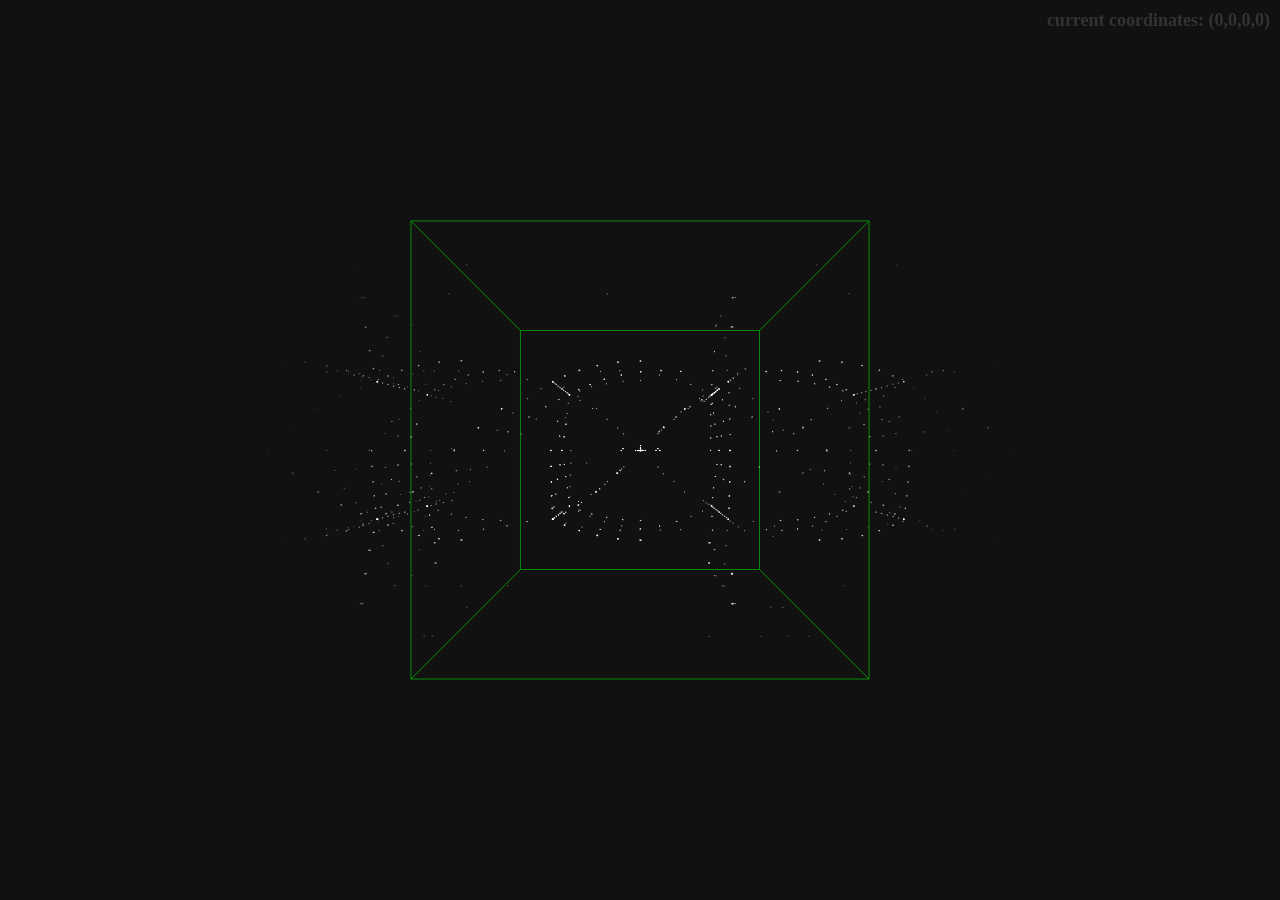
==== index.html @ 30c445ef "Update index.html" ====
<!DOCTYPE html>
<html lang="en">
<head>
<meta charset="utf-8" />
<title>.</title>
<style>
  body { margin:0; overflow:hidden; }   
  #corner-text {
    position: absolute;
    top: 10px;   /* Distance from top */
    right: 10px; /* Distance from right */
    font-size: 18px;
    font-weight: bold;
    color: #333;
  }
  canvas { display:block; background:#111; }
</style>
</head>
<body>
<div id="corner-text">.</div>
<canvas id="canvas"></canvas>
<script>

// INSTRUCTIONS:
// W to go forward in the direction you are facing.
// S to go backward in direction you are facing.
// A and D, Q and E are for two more directions, perpendicular to the camera direction.
// X and C go higher/lower in w dimension(does not currently depend on camera direction yet).

// SHIFT+W,S,A,D,Q, or E rotates the camera in 4d space.
// Current scene is a tesseract centered around (0,0,0,0)(camera spawns inside), and a pentachoron near (5,0,0,0)(you start facing the pentachoron)


const occlusion = 0 // set to 1 to enable occlusion system test
  
  
const canvas = document.getElementById("canvas");
const coordText = document.getElementById('corner-text');
const ctx = canvas.getContext("2d");


const SCALE = 100;
const FADE_DISTANCE = 4;
let angleX=0, angleY=0;

let vx=0, vy=0, vz=0, vw=0;
let v1=0, v2=0, v3=0;

function resize(){
  canvas.width = window.innerWidth;
  canvas.height = window.innerHeight;
}
resize(); window.addEventListener("resize", resize);



resize(); window.addEventListener("resize", resize);




let mouseDown=false, lastX=0, lastY=0;
canvas.addEventListener("mousedown", e=>{ mouseDown=true; lastX=e.clientX; lastY=e.clientY; });
canvas.addEventListener("mouseup", ()=>mouseDown=false);
canvas.addEventListener("mousemove", e=>{
  if(!mouseDown) return;
  angleY -= (e.clientX-lastX)*0.01;
  angleX -= (e.clientY-lastY)*0.01;
  lastX=e.clientX; lastY=e.clientY;
});


function modMinus2PiTo2Pi(angle){
  const fourPi = 4*Math.PI, twoPi = 2*Math.PI;
  if(angle>twoPi) angle -= fourPi;
  if(angle<-twoPi) angle += fourPi;
  return angle;
}

document.addEventListener("keydown", e=>{
  function dot(a,b){return a[0]*b[0]+a[1]*b[1]+a[2]*b[2]+a[3]*b[3];}
  function sub(a,b){return [a[0]-b[0],a[1]-b[1],a[2]-b[2],a[3]-b[3]];}
  function normalize(a){const n=Math.sqrt(dot(a,a)); return [a[0]/n,a[1]/n,a[2]/n,a[3]/n];}
  if(e.key==="W") v3+=0.1; if(e.key==="S") v3-=0.1; if(e.key==="A") v1+=0.1; if(e.key==="D") v1-=0.1; if(e.key==="Q") v2+=0.1; if(e.key==="Z") v2-=0.1;
  const e0=[Math.cos(v1),Math.sin(v1)*Math.cos(v2),Math.sin(v1)*Math.sin(v2)*Math.cos(v3),Math.sin(v1)*Math.sin(v2)*Math.sin(v3)];
  let seed1=Math.abs(e0[0])<0.9?[1,0,0,0]:[0,1,0,0];
  let e1=sub(seed1,e0.map(x=>dot(seed1,e0)*x)); e1=normalize(e1);
  let seed2=Math.abs(dot([0,0,1,0],e0))<0.9?[0,0,1,0]:[0,0,0,1];
  let e2=sub(seed2,e0.map(x=>dot(seed2,e0)*x)); e2=sub(e2,e1.map(x=>dot(e2,e1)*x)); e2=normalize(e2);
  if(e.key==="w"){vx+=0.01*e0[0];vy+=0.01*e0[1];vz+=0.01*e0[2];vw+=0.01*e0[3];}
  if(e.key==="s"){vx-=0.01*e0[0];vy-=0.01*e0[1];vz-=0.01*e0[2];vw-=0.01*e0[3];}
  if(e.key==="d"){vx-=0.01*e1[0];vy-=0.01*e1[1];vz-=0.01*e1[2];vw-=0.01*e1[3];}
  if(e.key==="a"){vx+=0.01*e1[0];vy+=0.01*e1[1];vz+=0.01*e1[2];vw+=0.01*e1[3];}
  if(e.key==="q"){vx-=0.01*e2[0];vy-=0.01*e2[1];vz-=0.01*e2[2];vw-=0.01*e2[3];}
  if(e.key==="z"){vx+=0.01*e2[0];vy+=0.01*e2[1];vz+=0.01*e2[2];vw+=0.01*e2[3];}
  if(e.key==="c") vw+=0.01; if(e.key==="x") vw-=0.01;
  v1 = modMinus2PiTo2Pi(v1);
  v2 = modMinus2PiTo2Pi(v2);
  v3 = modMinus2PiTo2Pi(v3);
});

  // projecting 4d to 3d
function projectAnglesAndScreen(v, alreadyRelative = false){
    let x1, x2, x3, x4;

    if(!alreadyRelative){
        x1 = v.x - vx;
        x2 = v.y - vy;
        x3 = v.z - vz;
        x4 = v.w - vw;
    } else {
        x1 = v.x;
        x2 = v.y;
        x3 = v.z;
        x4 = v.w;
    }

const x1x1 = x1 * x1;
const x2x2 = x2 * x2;
const x3x3 = x3 * x3;
const x4x4 = x4 * x4;

const r3 = Math.sqrt(x1x1 + x2x2 + x3x3);
const r  = Math.sqrt(r3 * r3 + x4x4);

const theta1 = Math.atan2(x2, x1);               // [-PI, PI]

const theta2 = Math.atan2(Math.sqrt(x1x1 + x2x2), x3);  

const theta3 = Math.atan2(r3, x4);              



  const v1p = modc(theta1 + v1);
  const v2p = modc(theta2 + v2 - (Math.PI/2));
  const v3p = modc(theta3 + v3 - (Math.PI/2));
  return {
    screen: { x: v1p, y: v2p, z: v3p},
    r4: r
  };
}





function modc(value, n=Math.PI) {
  const m = value % (2 * n);
  return m > n ? m - 2 * n : m < -n ? m + 2 * n : m;
}




  // projecting 3d to 2d
function rotate3D(v){
    const cosX = Math.cos(-angleX), sinX = Math.sin(-angleX);
    const cosY = Math.cos(-angleY), sinY = Math.sin(-angleY);

    let y = v.y * cosX - v.z * sinX;
    let z = v.y * sinX + v.z * cosX;
    v.y = y; v.z = z;

    let x = v.x * cosY + v.z * sinY;
    z = -v.x * sinY + v.z * cosY;
    v.x = x; v.z = z;

    const depth = 5; 
    const perspective = depth / (depth - v.z); 
    v.x *= perspective;
    v.y *= perspective;

    return v;
}



         




function solveLinear4x4(M, b) {
    const A = M.map((row,i) => row.concat([b[i]]));
    for (let i=0;i<4;i++){
        let maxRow=i;
        for (let k=i+1;k<4;k++) if(Math.abs(A[k][i])>Math.abs(A[maxRow][i])) maxRow=k;
        [A[i],A[maxRow]]=[A[maxRow],A[i]];
        if(Math.abs(A[i][i])<1e-8) return null; // singular
        for(let k=i+1;k<4;k++){
            const f=A[k][i]/A[i][i];
            for(let j=i;j<5;j++) A[k][j]-=f*A[i][j];
        }
    }
    const x=Array(4).fill(0);
    for(let i=3;i>=0;i--){
        x[i]=A[i][4]/A[i][i];
        for(let k=i-1;k>=0;k--) A[k][4]-=A[k][i]*x[i];
    }
    return x;
}



function RIT(p, tet) {
    const [v0, v1, v2, v3] = tet;

    const E1 = { x: v1.x - v0.x, y: v1.y - v0.y, z: v1.z - v0.z, w: v1.w - v0.w };
    const E2 = { x: v2.x - v0.x, y: v2.y - v0.y, z: v2.z - v0.z, w: v2.w - v0.w };
    const E3 = { x: v3.x - v0.x, y: v3.y - v0.y, z: v3.z - v0.z, w: v3.w - v0.w };

    const dir = { x: -p.x, y: -p.y, z: -p.z, w: -p.w };

    const M = [
        [E1.x, E2.x, E3.x, -dir.x],
        [E1.y, E2.y, E3.y, -dir.y],
        [E1.z, E2.z, E3.z, -dir.z],
        [E1.w, E2.w, E3.w, -dir.w]
    ];

    const b = [
        p.x - v0.x,
        p.y - v0.y,
        p.z - v0.z,
        p.w - v0.w
    ];

    const sol = solveLinear4x4(M, b);
    if (!sol) return { hit: false };

    const [u, v, w, t] = sol;

    if (u >= 0 && v >= 0 && w >= 0 && u + v + w <= 1 && t >= 0 && t <= 1) {
        return { hit: true };
    }
    return { hit: false };
}


     
    const tets = [];

      

    

    function generate4DTetrahedraFull() {
    const pt = (x, y, z, w) => ({ x, y, z, w });

    const verts = [];
    for (let x of [-1,1])
        for (let y of [-1,1])
            for (let z of [-1,1])
                for (let w of [-1,1])
                    verts.push(pt(x,y,z,w));


    const cells = [
        [0,1,3,2,4,5,7,6], // w = -1 cube
        [8,9,11,10,12,13,15,14], // w = +1 cube
        [0,1,5,4,8,9,13,12], // x = -1 cube
        [2,3,7,6,10,11,15,14], // x = +1 cube
        [0,2,6,4,8,10,14,12], // y = -1 cube
        [1,3,7,5,9,11,15,13], // y = +1 cube
        [0,1,3,2,8,9,11,10], // z = -1 cube
        [4,5,7,6,12,13,15,14] // z = +1 cube
    ];

    const cubeTetraIndices = [
        [0,1,3,7],
        [0,3,2,7],
        [0,2,6,7],
        [0,6,4,7],
        [0,4,5,7]
    ];

    for (let cell of cells) {
        for (let tet of cubeTetraIndices) {
            tets.push(tet.map(i => verts[cell[i]]));
        }
    }

    return tets;
}


function generate4DTetrahedra() {

  const pt = (x, y, z, w) => ({ x, y, z, w });

  const pentachoronVerts = [
    pt(5 + 1, 0, 0, -1/Math.sqrt(2)),
    pt(5 - 1, 0, 0, -1/Math.sqrt(2)),
    pt(5, 1, 0, 1/Math.sqrt(2)),
    pt(5, -1, 0, 1/Math.sqrt(2)),
    pt(5, 0, 1, 0)
  ];

  const comb4 = (arr) => {
    const result = [];
    const n = arr.length;
    for (let i = 0; i < n; i++) {
      for (let j = i+1; j < n; j++) {
        for (let k = j+1; k < n; k++) {
          for (let l = k+1; l < n; l++) {
            result.push([arr[i], arr[j], arr[k], arr[l]]);
          }
        }
      }
    }
    return result;
  };

  tets.push(...comb4(pentachoronVerts));

  return tets;
}

generate4DTetrahedra();
generate4DTetrahedraFull()


function testing(rayDir,tets) {
for (let tet of tets) {
        if (RIT(rayDir, tet).hit) {
           test = 1
            return false; }
    }
return true
}

console.log(testing({x:0,y:0,z:0,w:3},tets))


const p1 = { x:0*Math.sqrt(2), y:0, z:0, w:3}






function drawLabel3D(text, p3) {
    const rotated = rotate3D({ x: p3.x, y: p3.y, z: p3.z });

    const sx = canvas.width / 2 + rotated.x * SCALE;
    const sy = canvas.height / 2 + rotated.y * SCALE;

    if (sx < 0 || sx > canvas.width || sy < 0 || sy > canvas.height) return;

    ctx.font = "14px monospace";
    ctx.fillStyle = "rgba(255,255,255,0.9)";
    ctx.fillText(text, sx + 4, sy - 4);
}



function drawViewingBox(){
  const cx0 = canvas.width/2, cy0 = canvas.height/2;
  b1 = -Math.PI/2;
  b2 = Math.PI/2;
  const boxVerts=[
    {x:b1,y:b1,z:b1}, {x:b2,y:b1,z:b1}, {x:b2,y:b2,z:b1}, {x:b1,y:b2,z:b1},
    {x:b1,y:b1,z:b2}, {x:b2,y:b1,z:b2}, {x:b2,y:b2,z:b2}, {x:b1,y:b2,z:b2}
  ];
  const edges=[[0,1],[1,2],[2,3],[3,0],[4,5],[5,6],[6,7],[7,4],[0,4],[1,5],[2,6],[3,7]];
  ctx.strokeStyle="rgba(0,255,0,0.5)";
  ctx.lineWidth=1;
  ctx.beginPath();
  edges.forEach(([i,j])=>{
    const a = rotate3D({...boxVerts[i]});
    const b = rotate3D({...boxVerts[j]});
    ctx.moveTo(cx0 + a.x * SCALE, cy0 + a.y * SCALE);
    ctx.lineTo(cx0 + b.x * SCALE, cy0 + b.y * SCALE);
  });
  ctx.stroke();
}


function sample4D(func, t0, t1, tol = 0.01) {
    const points = [];

    function recursiveSample(tStart, tEnd) {
        const p0 = func(tStart);
        const p1 = func(tEnd);
        const tMid = (tStart + tEnd) / 2;
        const pMid = func(tMid);

        const v = p1.map((val, i) => val - p0[i]);
        const vLen2 = v.reduce((sum, val) => sum + val*val, 0);

        const pmToP0 = pMid.map((val, i) => val - p0[i]);
        const dot = pmToP0.reduce((sum, val, i) => sum + val*v[i], 0);
        const proj = v.map(val => (dot/vLen2)*val);
        const distVec = pmToP0.map((val, i) => val - proj[i]);
        const dist = Math.sqrt(distVec.reduce((sum, val) => sum + val*val, 0));

        if(dist > tol) {
            recursiveSample(tStart, tMid);
            recursiveSample(tMid, tEnd);
        } else {
            points.push(p0);
        }
    }

    recursiveSample(t0, t1);
    points.push(func(t1));
    return points;
}



function draw() {
    ctx.clearRect(0, 0, canvas.width, canvas.height);

    const width = canvas.width;
    const height = canvas.height;
    const cx0 = width / 2;
    const cy0 = height / 2;

    
function plotPoint(p4, currentTet) {
    let rx = p4.x - vx;
    let ry = p4.y - vy;
    let rz = p4.z - vz;
    let rw = p4.w - vw;

    const L = Math.hypot(rx, ry, rz, rw);
    if (L === 0) return ;

    const rayDir = {x: rx, y: ry, z: rz, w: rw};
    let test = 0
    for (let tet of tets) {
        if (tet === currentTet) continue;
        if (RIT(rayDir, tet).hit && occlusion) {
           test = 1
            return; }
    }

    const proj = projectAnglesAndScreen(p4);
    const p3 = rotate3D({ x: proj.screen.x, y: proj.screen.y, z: proj.screen.z });
    const sx = (canvas.width  >> 1) + p3.x * SCALE;
    const sy = (canvas.height >> 1) + p3.y * SCALE;

    if (sx < 0 || sx >= canvas.width || sy < 0 || sy >= canvas.height) return;

    const fade = Math.max(0, 1 - Math.hypot(p3.x, p3.y, p3.z) / FADE_DISTANCE);
    ctx.fillStyle = `rgba(255,255,255,${fade})`;
    ctx.fillRect(sx, sy, 1, 1);
}






    tets.forEach(tetcell => {
            const verts = tetcell;
            const edges = [
                [verts[0], verts[1]],
                [verts[0], verts[2]],
                [verts[0], verts[3]],
                [verts[1], verts[2]],
                [verts[1], verts[3]],
                [verts[2], verts[3]]
            ];

            edges.forEach(([vStart, vEnd]) => {
                const steps = 20/Math.hypot(vStart.x+vEnd.x,vStart.y+vEnd.y,vStart.z+vEnd.z,vStart.w+vEnd.w)
                for (let i = 0; i <= steps; i++) {
                    const t = 0.1*i;
                    const point = {
            x: vStart.x * (1 - t) + vEnd.x * t + (Math.random() - 0.5) * 0.01,
            y: vStart.y * (1 - t) + vEnd.y * t + (Math.random() - 0.5) * 0.01,
            z: vStart.z * (1 - t) + vEnd.z * t + (Math.random() - 0.5) * 0.01,
            w: vStart.w * (1 - t) + vEnd.w * t + (Math.random() - 0.5) * 0.01
        
                    };
                    plotPoint(point,tetcell);
                }
            });
        
});






   // drawLabel3D("Down", { x: 0, y: 2, z: 0 });
  //  drawLabel3D("Up", { x: 0, y: -2, z: 0 });
    coordText.textContent = "current coordinates: ("+vx+","+vy+","+vz+","+vw+")";
    drawViewingBox();
    requestAnimationFrame(draw);
}




draw();

</script>
</body>
</html>
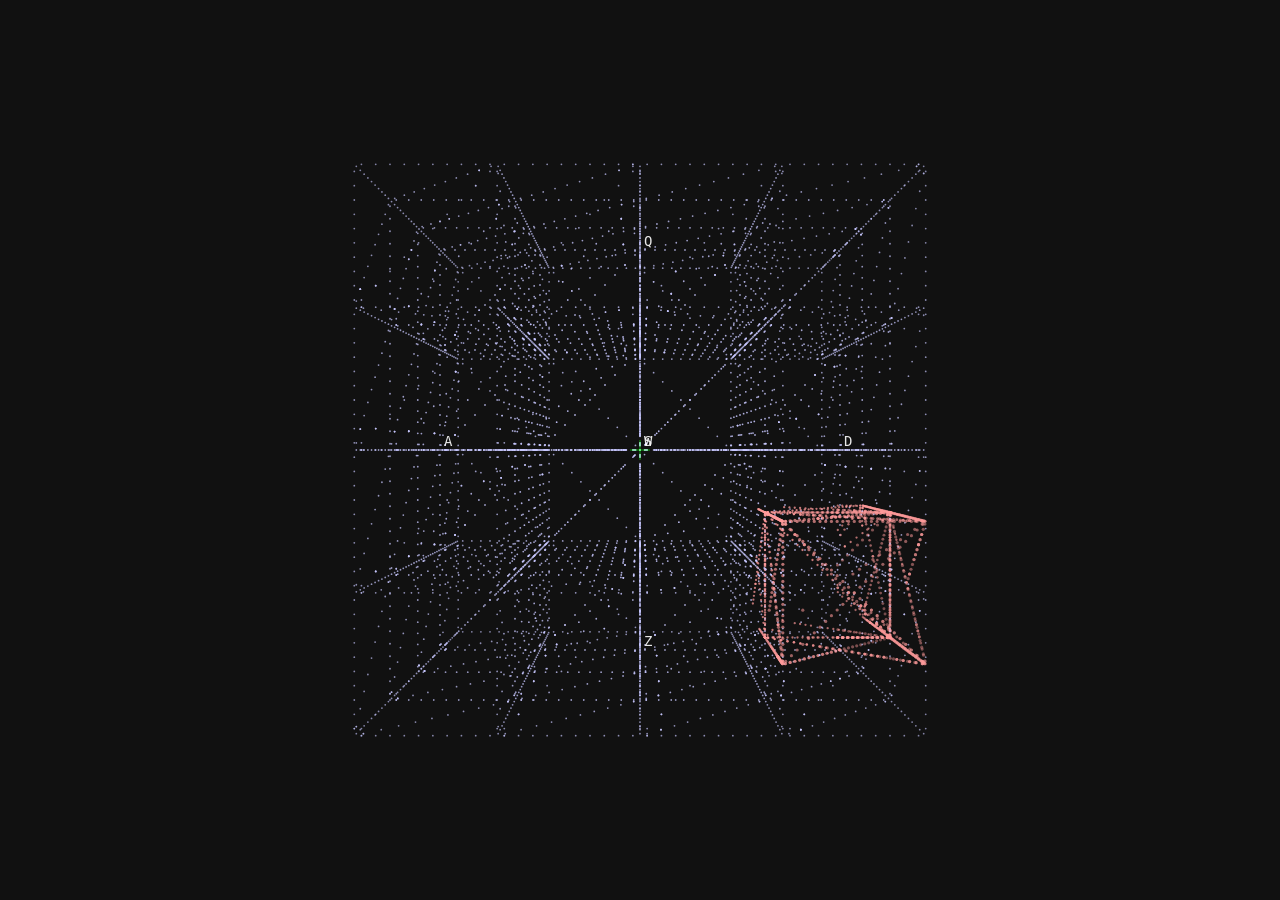
==== commit 8359942a: "Update and rename 4dproject.html to index.html" ====
--- a/index.html
+++ b/index.html
@@ -1,503 +1,128 @@
-<!DOCTYPE html>
-<html lang="en">
-<head>
-<meta charset="utf-8" />
-<title>.</title>
-<style>
-  body { margin:0; overflow:hidden; }   
-  #corner-text {
-    position: absolute;
-    top: 10px;   /* Distance from top */
-    right: 10px; /* Distance from right */
-    font-size: 18px;
-    font-weight: bold;
-    color: #333;
-  }
-  canvas { display:block; background:#111; }
-</style>
-</head>
-<body>
-<div id="corner-text">.</div>
-<canvas id="canvas"></canvas>
-<script>
-
-// INSTRUCTIONS:
-// W to go forward in the direction you are facing.
-// S to go backward in direction you are facing.
-// A and D, Q and E are for two more directions, perpendicular to the camera direction.
-// X and C go higher/lower in w dimension(does not currently depend on camera direction yet).
-
-// SHIFT+W,S,A,D,Q, or E rotates the camera in 4d space.
-// Current scene is a tesseract centered around (0,0,0,0)(camera spawns inside), and a pentachoron near (5,0,0,0)(you start facing the pentachoron)
-
-
-const occlusion = 0 // set to 1 to enable occlusion system test
-  
-  
-const canvas = document.getElementById("canvas");
-const coordText = document.getElementById('corner-text');
-const ctx = canvas.getContext("2d");
-
-
-const SCALE = 100;
-const FADE_DISTANCE = 4;
-let angleX=0, angleY=0;
-
-let vx=0, vy=0, vz=0, vw=0;
-let v1=0, v2=0, v3=0;
-
-function resize(){
-  canvas.width = window.innerWidth;
-  canvas.height = window.innerHeight;
-}
-resize(); window.addEventListener("resize", resize);
-
-
-
-resize(); window.addEventListener("resize", resize);
-
-
-
-
-let mouseDown=false, lastX=0, lastY=0;
-canvas.addEventListener("mousedown", e=>{ mouseDown=true; lastX=e.clientX; lastY=e.clientY; });
-canvas.addEventListener("mouseup", ()=>mouseDown=false);
-canvas.addEventListener("mousemove", e=>{
-  if(!mouseDown) return;
-  angleY -= (e.clientX-lastX)*0.01;
-  angleX -= (e.clientY-lastY)*0.01;
-  lastX=e.clientX; lastY=e.clientY;
-});
-
-
-function modMinus2PiTo2Pi(angle){
-  const fourPi = 4*Math.PI, twoPi = 2*Math.PI;
-  if(angle>twoPi) angle -= fourPi;
-  if(angle<-twoPi) angle += fourPi;
-  return angle;
-}
-
-document.addEventListener("keydown", e=>{
-  function dot(a,b){return a[0]*b[0]+a[1]*b[1]+a[2]*b[2]+a[3]*b[3];}
-  function sub(a,b){return [a[0]-b[0],a[1]-b[1],a[2]-b[2],a[3]-b[3]];}
-  function normalize(a){const n=Math.sqrt(dot(a,a)); return [a[0]/n,a[1]/n,a[2]/n,a[3]/n];}
-  if(e.key==="W") v3+=0.1; if(e.key==="S") v3-=0.1; if(e.key==="A") v1+=0.1; if(e.key==="D") v1-=0.1; if(e.key==="Q") v2+=0.1; if(e.key==="Z") v2-=0.1;
-  const e0=[Math.cos(v1),Math.sin(v1)*Math.cos(v2),Math.sin(v1)*Math.sin(v2)*Math.cos(v3),Math.sin(v1)*Math.sin(v2)*Math.sin(v3)];
-  let seed1=Math.abs(e0[0])<0.9?[1,0,0,0]:[0,1,0,0];
-  let e1=sub(seed1,e0.map(x=>dot(seed1,e0)*x)); e1=normalize(e1);
-  let seed2=Math.abs(dot([0,0,1,0],e0))<0.9?[0,0,1,0]:[0,0,0,1];
-  let e2=sub(seed2,e0.map(x=>dot(seed2,e0)*x)); e2=sub(e2,e1.map(x=>dot(e2,e1)*x)); e2=normalize(e2);
-  if(e.key==="w"){vx+=0.01*e0[0];vy+=0.01*e0[1];vz+=0.01*e0[2];vw+=0.01*e0[3];}
-  if(e.key==="s"){vx-=0.01*e0[0];vy-=0.01*e0[1];vz-=0.01*e0[2];vw-=0.01*e0[3];}
-  if(e.key==="d"){vx-=0.01*e1[0];vy-=0.01*e1[1];vz-=0.01*e1[2];vw-=0.01*e1[3];}
-  if(e.key==="a"){vx+=0.01*e1[0];vy+=0.01*e1[1];vz+=0.01*e1[2];vw+=0.01*e1[3];}
-  if(e.key==="q"){vx-=0.01*e2[0];vy-=0.01*e2[1];vz-=0.01*e2[2];vw-=0.01*e2[3];}
-  if(e.key==="z"){vx+=0.01*e2[0];vy+=0.01*e2[1];vz+=0.01*e2[2];vw+=0.01*e2[3];}
-  if(e.key==="c") vw+=0.01; if(e.key==="x") vw-=0.01;
-  v1 = modMinus2PiTo2Pi(v1);
-  v2 = modMinus2PiTo2Pi(v2);
-  v3 = modMinus2PiTo2Pi(v3);
-});
-
-  // projecting 4d to 3d
-function projectAnglesAndScreen(v, alreadyRelative = false){
-    let x1, x2, x3, x4;
-
-    if(!alreadyRelative){
-        x1 = v.x - vx;
-        x2 = v.y - vy;
-        x3 = v.z - vz;
-        x4 = v.w - vw;
-    } else {
-        x1 = v.x;
-        x2 = v.y;
-        x3 = v.z;
-        x4 = v.w;
-    }
-
-const x1x1 = x1 * x1;
-const x2x2 = x2 * x2;
-const x3x3 = x3 * x3;
-const x4x4 = x4 * x4;
-
-const r3 = Math.sqrt(x1x1 + x2x2 + x3x3);
-const r  = Math.sqrt(r3 * r3 + x4x4);
-
-const theta1 = Math.atan2(x2, x1);               // [-PI, PI]
-
-const theta2 = Math.atan2(Math.sqrt(x1x1 + x2x2), x3);  
-
-const theta3 = Math.atan2(r3, x4);              
-
-
-
-  const v1p = modc(theta1 + v1);
-  const v2p = modc(theta2 + v2 - (Math.PI/2));
-  const v3p = modc(theta3 + v3 - (Math.PI/2));
-  return {
-    screen: { x: v1p, y: v2p, z: v3p},
-    r4: r
-  };
-}
-
-
-
-
-
-function modc(value, n=Math.PI) {
-  const m = value % (2 * n);
-  return m > n ? m - 2 * n : m < -n ? m + 2 * n : m;
-}
-
-
-
-
-  // projecting 3d to 2d
-function rotate3D(v){
-    const cosX = Math.cos(-angleX), sinX = Math.sin(-angleX);
-    const cosY = Math.cos(-angleY), sinY = Math.sin(-angleY);
-
-    let y = v.y * cosX - v.z * sinX;
-    let z = v.y * sinX + v.z * cosX;
-    v.y = y; v.z = z;
-
-    let x = v.x * cosY + v.z * sinY;
-    z = -v.x * sinY + v.z * cosY;
-    v.x = x; v.z = z;
-
-    const depth = 5; 
-    const perspective = depth / (depth - v.z); 
-    v.x *= perspective;
-    v.y *= perspective;
-
-    return v;
-}
-
-
-
-         
-
-
-
-
-function solveLinear4x4(M, b) {
-    const A = M.map((row,i) => row.concat([b[i]]));
-    for (let i=0;i<4;i++){
-        let maxRow=i;
-        for (let k=i+1;k<4;k++) if(Math.abs(A[k][i])>Math.abs(A[maxRow][i])) maxRow=k;
-        [A[i],A[maxRow]]=[A[maxRow],A[i]];
-        if(Math.abs(A[i][i])<1e-8) return null; // singular
-        for(let k=i+1;k<4;k++){
-            const f=A[k][i]/A[i][i];
-            for(let j=i;j<5;j++) A[k][j]-=f*A[i][j];
-        }
-    }
-    const x=Array(4).fill(0);
-    for(let i=3;i>=0;i--){
-        x[i]=A[i][4]/A[i][i];
-        for(let k=i-1;k>=0;k--) A[k][4]-=A[k][i]*x[i];
-    }
-    return x;
-}
-
-
-
-function RIT(p, tet) {
-    const [v0, v1, v2, v3] = tet;
-
-    const E1 = { x: v1.x - v0.x, y: v1.y - v0.y, z: v1.z - v0.z, w: v1.w - v0.w };
-    const E2 = { x: v2.x - v0.x, y: v2.y - v0.y, z: v2.z - v0.z, w: v2.w - v0.w };
-    const E3 = { x: v3.x - v0.x, y: v3.y - v0.y, z: v3.z - v0.z, w: v3.w - v0.w };
-
-    const dir = { x: -p.x, y: -p.y, z: -p.z, w: -p.w };
-
-    const M = [
-        [E1.x, E2.x, E3.x, -dir.x],
-        [E1.y, E2.y, E3.y, -dir.y],
-        [E1.z, E2.z, E3.z, -dir.z],
-        [E1.w, E2.w, E3.w, -dir.w]
-    ];
-
-    const b = [
-        p.x - v0.x,
-        p.y - v0.y,
-        p.z - v0.z,
-        p.w - v0.w
-    ];
-
-    const sol = solveLinear4x4(M, b);
-    if (!sol) return { hit: false };
-
-    const [u, v, w, t] = sol;
-
-    if (u >= 0 && v >= 0 && w >= 0 && u + v + w <= 1 && t >= 0 && t <= 1) {
-        return { hit: true };
-    }
-    return { hit: false };
-}
-
-
-     
-    const tets = [];
-
-      
-
-    
-
-    function generate4DTetrahedraFull() {
-    const pt = (x, y, z, w) => ({ x, y, z, w });
-
-    const verts = [];
-    for (let x of [-1,1])
-        for (let y of [-1,1])
-            for (let z of [-1,1])
-                for (let w of [-1,1])
-                    verts.push(pt(x,y,z,w));
-
-
-    const cells = [
-        [0,1,3,2,4,5,7,6], // w = -1 cube
-        [8,9,11,10,12,13,15,14], // w = +1 cube
-        [0,1,5,4,8,9,13,12], // x = -1 cube
-        [2,3,7,6,10,11,15,14], // x = +1 cube
-        [0,2,6,4,8,10,14,12], // y = -1 cube
-        [1,3,7,5,9,11,15,13], // y = +1 cube
-        [0,1,3,2,8,9,11,10], // z = -1 cube
-        [4,5,7,6,12,13,15,14] // z = +1 cube
-    ];
-
-    const cubeTetraIndices = [
-        [0,1,3,7],
-        [0,3,2,7],
-        [0,2,6,7],
-        [0,6,4,7],
-        [0,4,5,7]
-    ];
-
-    for (let cell of cells) {
-        for (let tet of cubeTetraIndices) {
-            tets.push(tet.map(i => verts[cell[i]]));
-        }
-    }
-
-    return tets;
-}
-
-
-function generate4DTetrahedra() {
-
-  const pt = (x, y, z, w) => ({ x, y, z, w });
-
-  const pentachoronVerts = [
-    pt(5 + 1, 0, 0, -1/Math.sqrt(2)),
-    pt(5 - 1, 0, 0, -1/Math.sqrt(2)),
-    pt(5, 1, 0, 1/Math.sqrt(2)),
-    pt(5, -1, 0, 1/Math.sqrt(2)),
-    pt(5, 0, 1, 0)
-  ];
-
-  const comb4 = (arr) => {
-    const result = [];
-    const n = arr.length;
-    for (let i = 0; i < n; i++) {
-      for (let j = i+1; j < n; j++) {
-        for (let k = j+1; k < n; k++) {
-          for (let l = k+1; l < n; l++) {
-            result.push([arr[i], arr[j], arr[k], arr[l]]);
-          }
-        }
-      }
-    }
-    return result;
-  };
-
-  tets.push(...comb4(pentachoronVerts));
-
-  return tets;
-}
-
-generate4DTetrahedra();
-generate4DTetrahedraFull()
-
-
-function testing(rayDir,tets) {
-for (let tet of tets) {
-        if (RIT(rayDir, tet).hit) {
-           test = 1
-            return false; }
-    }
-return true
-}
-
-console.log(testing({x:0,y:0,z:0,w:3},tets))
-
-
-const p1 = { x:0*Math.sqrt(2), y:0, z:0, w:3}
-
-
-
-
-
-
-function drawLabel3D(text, p3) {
-    const rotated = rotate3D({ x: p3.x, y: p3.y, z: p3.z });
-
-    const sx = canvas.width / 2 + rotated.x * SCALE;
-    const sy = canvas.height / 2 + rotated.y * SCALE;
-
-    if (sx < 0 || sx > canvas.width || sy < 0 || sy > canvas.height) return;
-
-    ctx.font = "14px monospace";
-    ctx.fillStyle = "rgba(255,255,255,0.9)";
-    ctx.fillText(text, sx + 4, sy - 4);
-}
-
-
-
-function drawViewingBox(){
-  const cx0 = canvas.width/2, cy0 = canvas.height/2;
-  b1 = -Math.PI/2;
-  b2 = Math.PI/2;
-  const boxVerts=[
-    {x:b1,y:b1,z:b1}, {x:b2,y:b1,z:b1}, {x:b2,y:b2,z:b1}, {x:b1,y:b2,z:b1},
-    {x:b1,y:b1,z:b2}, {x:b2,y:b1,z:b2}, {x:b2,y:b2,z:b2}, {x:b1,y:b2,z:b2}
-  ];
-  const edges=[[0,1],[1,2],[2,3],[3,0],[4,5],[5,6],[6,7],[7,4],[0,4],[1,5],[2,6],[3,7]];
-  ctx.strokeStyle="rgba(0,255,0,0.5)";
-  ctx.lineWidth=1;
-  ctx.beginPath();
-  edges.forEach(([i,j])=>{
-    const a = rotate3D({...boxVerts[i]});
-    const b = rotate3D({...boxVerts[j]});
-    ctx.moveTo(cx0 + a.x * SCALE, cy0 + a.y * SCALE);
-    ctx.lineTo(cx0 + b.x * SCALE, cy0 + b.y * SCALE);
-  });
-  ctx.stroke();
-}
-
-
-function sample4D(func, t0, t1, tol = 0.01) {
-    const points = [];
-
-    function recursiveSample(tStart, tEnd) {
-        const p0 = func(tStart);
-        const p1 = func(tEnd);
-        const tMid = (tStart + tEnd) / 2;
-        const pMid = func(tMid);
-
-        const v = p1.map((val, i) => val - p0[i]);
-        const vLen2 = v.reduce((sum, val) => sum + val*val, 0);
-
-        const pmToP0 = pMid.map((val, i) => val - p0[i]);
-        const dot = pmToP0.reduce((sum, val, i) => sum + val*v[i], 0);
-        const proj = v.map(val => (dot/vLen2)*val);
-        const distVec = pmToP0.map((val, i) => val - proj[i]);
-        const dist = Math.sqrt(distVec.reduce((sum, val) => sum + val*val, 0));
-
-        if(dist > tol) {
-            recursiveSample(tStart, tMid);
-            recursiveSample(tMid, tEnd);
-        } else {
-            points.push(p0);
-        }
-    }
-
-    recursiveSample(t0, t1);
-    points.push(func(t1));
-    return points;
-}
-
-
-
-function draw() {
-    ctx.clearRect(0, 0, canvas.width, canvas.height);
-
-    const width = canvas.width;
-    const height = canvas.height;
-    const cx0 = width / 2;
-    const cy0 = height / 2;
-
-    
-function plotPoint(p4, currentTet) {
-    let rx = p4.x - vx;
-    let ry = p4.y - vy;
-    let rz = p4.z - vz;
-    let rw = p4.w - vw;
-
-    const L = Math.hypot(rx, ry, rz, rw);
-    if (L === 0) return ;
-
-    const rayDir = {x: rx, y: ry, z: rz, w: rw};
-    let test = 0
-    for (let tet of tets) {
-        if (tet === currentTet) continue;
-        if (RIT(rayDir, tet).hit && occlusion) {
-           test = 1
-            return; }
-    }
-
-    const proj = projectAnglesAndScreen(p4);
-    const p3 = rotate3D({ x: proj.screen.x, y: proj.screen.y, z: proj.screen.z });
-    const sx = (canvas.width  >> 1) + p3.x * SCALE;
-    const sy = (canvas.height >> 1) + p3.y * SCALE;
-
-    if (sx < 0 || sx >= canvas.width || sy < 0 || sy >= canvas.height) return;
-
-    const fade = Math.max(0, 1 - Math.hypot(p3.x, p3.y, p3.z) / FADE_DISTANCE);
-    ctx.fillStyle = `rgba(255,255,255,${fade})`;
-    ctx.fillRect(sx, sy, 1, 1);
-}
-
-
-
-
-
-
-    tets.forEach(tetcell => {
-            const verts = tetcell;
-            const edges = [
-                [verts[0], verts[1]],
-                [verts[0], verts[2]],
-                [verts[0], verts[3]],
-                [verts[1], verts[2]],
-                [verts[1], verts[3]],
-                [verts[2], verts[3]]
-            ];
-
-            edges.forEach(([vStart, vEnd]) => {
-                const steps = 20/Math.hypot(vStart.x+vEnd.x,vStart.y+vEnd.y,vStart.z+vEnd.z,vStart.w+vEnd.w)
-                for (let i = 0; i <= steps; i++) {
-                    const t = 0.1*i;
-                    const point = {
-            x: vStart.x * (1 - t) + vEnd.x * t + (Math.random() - 0.5) * 0.01,
-            y: vStart.y * (1 - t) + vEnd.y * t + (Math.random() - 0.5) * 0.01,
-            z: vStart.z * (1 - t) + vEnd.z * t + (Math.random() - 0.5) * 0.01,
-            w: vStart.w * (1 - t) + vEnd.w * t + (Math.random() - 0.5) * 0.01
-        
-                    };
-                    plotPoint(point,tetcell);
-                }
-            });
-        
-});
-
-
-
-
-
-
-   // drawLabel3D("Down", { x: 0, y: 2, z: 0 });
-  //  drawLabel3D("Up", { x: 0, y: -2, z: 0 });
-    coordText.textContent = "current coordinates: ("+vx+","+vy+","+vz+","+vw+")";
-    drawViewingBox();
-    requestAnimationFrame(draw);
-}
-
-
-
-
-draw();
-
-</script>
-</body>
-</html>
+<!DOCTYPE html>
+<!DOCTYPE html>
+<html lang="en">
+<head>
+<meta charset="utf-8" />
+<title>Freaky Simulator — coherent angular occlusion</title>
+<style>
+  body { margin:0; overflow:hidden; }
+  canvas { display:block; background:#111; }
+</style>
+</head>
+<body>
+<canvas id="canvas"></canvas>
+<script src="4drender.js"></script>
+<script>
+
+//import { draw } from './4drender.js';
+
+
+const canvas = document.getElementById("canvas");
+const ctx = canvas.getContext("2d");
+
+
+function resize(){
+  canvas.width = window.innerWidth;
+  canvas.height = window.innerHeight;
+}
+
+
+
+resize(); window.addEventListener("resize", resize);
+
+
+
+
+
+
+
+
+let sceneObj = [];
+
+
+async function loadLevel(level) { 
+  try {
+    const response = await fetch('lvl' + level + '.json');
+    const data = await response.json();
+    sceneObj = data; 
+    return data; 
+  } catch (error) {
+    console.error(error);
+  }
+}
+
+
+
+
+
+let mouseDown=false, lastX=0, lastY=0;
+canvas.addEventListener("mousedown", e => {
+    mouseDown = true;
+    lastX = e.clientX;
+    lastY = e.clientY;
+});
+canvas.addEventListener("mouseup", () => mouseDown = false);
+canvas.addEventListener("mousemove", e => {
+    if (!mouseDown) return;
+
+    velocityY = (e.clientX - lastX) * 0.01;
+    velocityX = (e.clientY - lastY) * 0.01;
+
+    lastX = e.clientX;
+    lastY = e.clientY;
+});
+
+
+
+document.addEventListener("keydown", e=>{
+  if(e.key==="w") vz-=0.02;
+  if(e.key==="s") vz+=0.02;
+  if(e.key==="d") vx+=0.02;
+  if(e.key==="a") vx-=0.02;
+  if(e.key==="z") vy+=0.02;
+  if(e.key==="q") vy-=0.02;
+  if(e.key==="W") vz-=0.05;
+  if(e.key==="S") vz+=0.05;
+  if(e.key==="D") vx+=0.05;
+  if(e.key==="A") vx-=0.05;
+  if(e.key==="Z") vy+=0.05;
+  if(e.key==="Q") vy-=0.05;
+  if(e.key===" ") vw+=0.05; 
+  if(e.code==="ControlLeft") vw-=0.05;
+
+});
+window.addEventListener('wheel', (e) => {
+    zoomdepth -= e.deltaY * 0.001; // adjust zoom speed as needed
+    zoomdepth = Math.max(0.5, zoomdepth); 
+    zoomdepth = Math.min(3, zoomdepth); 
+
+});
+
+
+
+
+///function renderScene(objects) {
+
+//}
+
+     
+
+
+async function run() {
+  await loadLevel(1); // load level 1
+    draw(sceneObj.tets, ctx);
+    angleY += velocityY;
+    angleX += velocityX;
+    angleX = Math.max(-Math.PI * 0.47, Math.min(Math.PI * 0.47, angleX));
+    velocityX *= 0.8;
+    velocityY *= 0.8;
+    requestAnimationFrame(run);
+  
+  }
+
+run();
+
+
+</script>
+</body>
+</html>
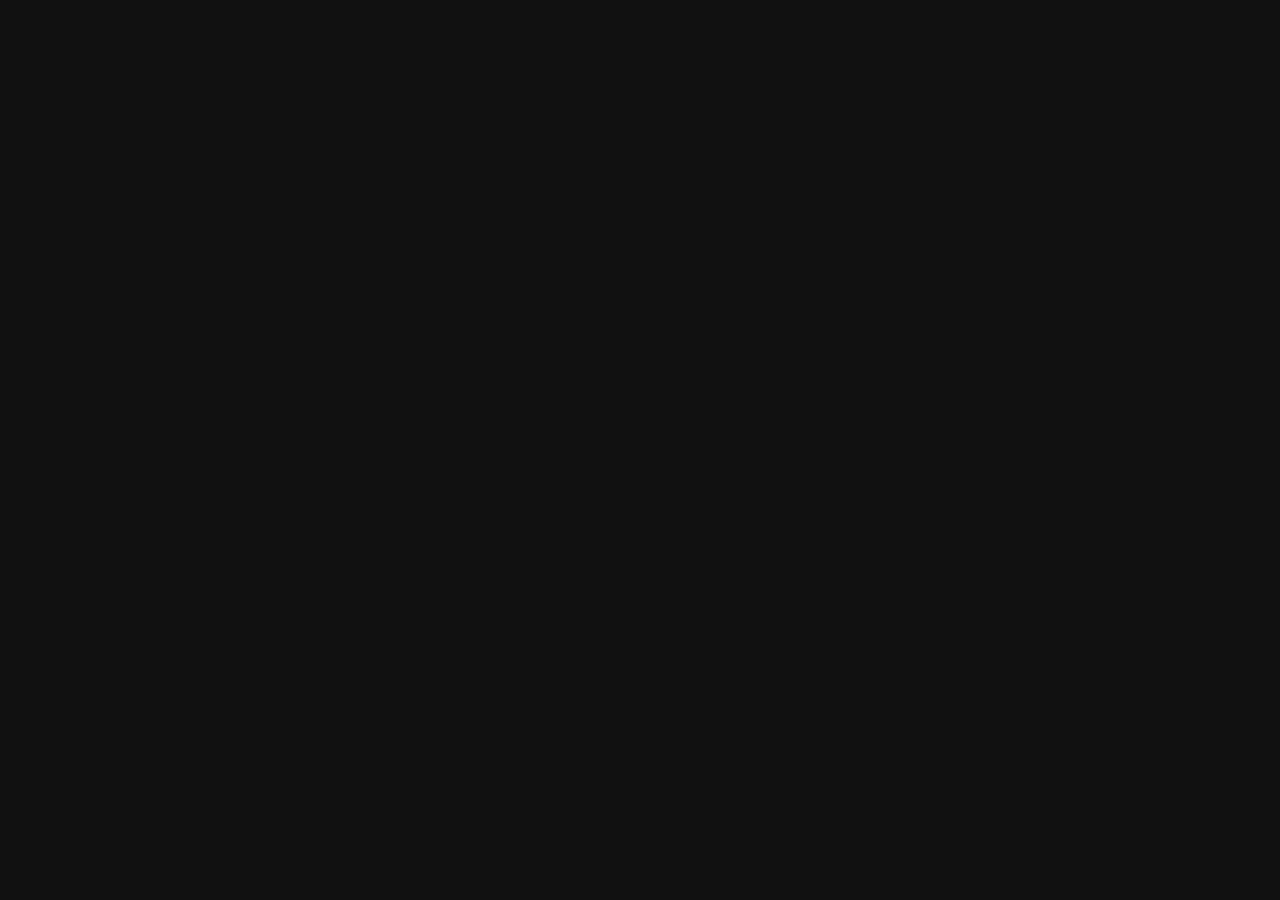
==== commit 39ee1073: "Update index.html" ====
--- a/index.html
+++ b/index.html
@@ -11,7 +11,7 @@
 </head>
 <body>
 <canvas id="canvas"></canvas>
-<script src="4drender.js"></script>
+<script src="4dproject.js"></script>
 <script>
 
 //import { draw } from './4drender.js';
@@ -126,3 +126,4 @@
 </script>
 </body>
 </html>
+
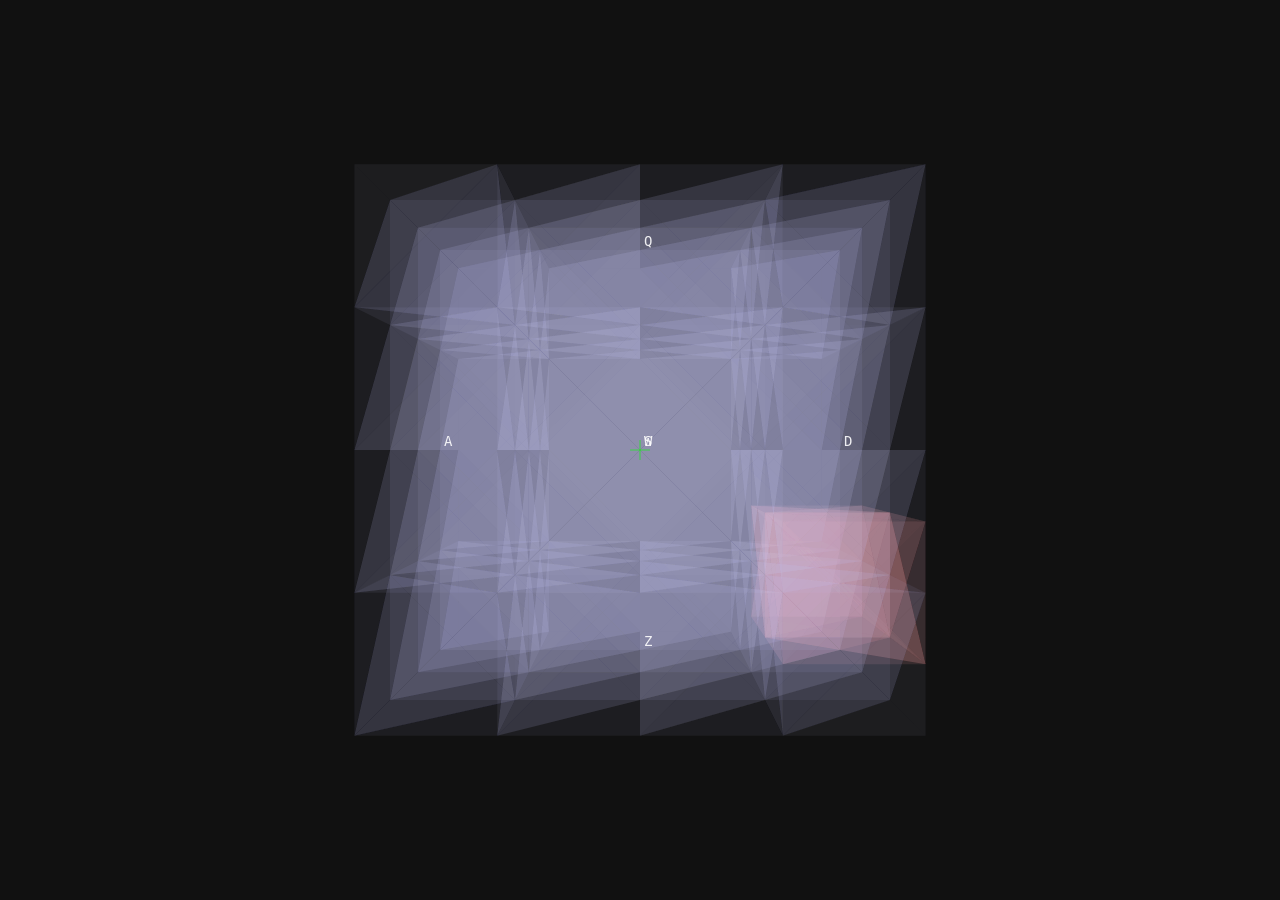
==== commit ee9afe90: "Update index.html" ====
--- a/index.html
+++ b/index.html
@@ -11,7 +11,7 @@
 </head>
 <body>
 <canvas id="canvas"></canvas>
-<script src="4dproject.js"></script>
+<script src="4drender.js"></script>
 <script>
 
 //import { draw } from './4drender.js';
@@ -52,45 +52,112 @@
 }
 
 
-
-
-
-let mouseDown=false, lastX=0, lastY=0;
-canvas.addEventListener("mousedown", e => {
-    mouseDown = true;
-    lastX = e.clientX;
-    lastY = e.clientY;
-});
-canvas.addEventListener("mouseup", () => mouseDown = false);
-canvas.addEventListener("mousemove", e => {
-    if (!mouseDown) return;
-
-    velocityY = (e.clientX - lastX) * 0.01;
-    velocityX = (e.clientY - lastY) * 0.01;
-
-    lastX = e.clientX;
-    lastY = e.clientY;
+canvas.addEventListener("click", () => {
+  canvas.requestPointerLock();
 });
 
 
 
-document.addEventListener("keydown", e=>{
-  if(e.key==="w") vz-=0.02;
-  if(e.key==="s") vz+=0.02;
-  if(e.key==="d") vx+=0.02;
-  if(e.key==="a") vx-=0.02;
-  if(e.key==="z") vy+=0.02;
-  if(e.key==="q") vy-=0.02;
-  if(e.key==="W") vz-=0.05;
-  if(e.key==="S") vz+=0.05;
-  if(e.key==="D") vx+=0.05;
-  if(e.key==="A") vx-=0.05;
-  if(e.key==="Z") vy+=0.05;
-  if(e.key==="Q") vy-=0.05;
-  if(e.key===" ") vw+=0.05; 
-  if(e.code==="ControlLeft") vw-=0.05;
 
+canvas.addEventListener("mousemove", e => {
+ //   if (!mouseDown) return;
+    if (!document.pointerLockElement) return;
+    angleY += e.movementX*0.005;
+    angleX += e.movementY*0.005;
 });
+
+
+document.addEventListener("keydown", e => {
+  // Calculate camera direction vectors from angles
+  const forward = {
+    x: -Math.sin(angleY) * Math.cos(angleX),
+    y: -Math.sin(angleX),
+    z: -Math.cos(angleY) * Math.cos(angleX)
+  };
+  
+  const right = {
+    x: -Math.cos(angleY),
+    y: 0,
+    z: Math.sin(angleY)
+  };
+  
+  const up = {
+    x: Math.sin(angleY) * Math.sin(angleX),
+    y: Math.cos(angleX),
+    z: Math.cos(angleY) * Math.sin(angleX)
+  };
+  
+  const baseSpeed = -0.02;
+  const fastSpeed = -0.05;
+  
+  // Forward/backward (W/S)
+  if (e.key === "w") {
+    vx += forward.x * baseSpeed;
+    vy += forward.y * baseSpeed;
+    vz += forward.z * baseSpeed;
+  }
+  if (e.key === "W") {
+    vx += forward.x * fastSpeed;
+    vy += forward.y * fastSpeed;
+    vz += forward.z * fastSpeed;
+  }
+  if (e.key === "s") {
+    vx -= forward.x * baseSpeed;
+    vy -= forward.y * baseSpeed;
+    vz -= forward.z * baseSpeed;
+  }
+  if (e.key === "S") {
+    vx -= forward.x * fastSpeed;
+    vy -= forward.y * fastSpeed;
+    vz -= forward.z * fastSpeed;
+  }
+  
+  // Right/left (D/A)
+  if (e.key === "d") {
+    vx += right.x * baseSpeed;
+    vy += right.y * baseSpeed;
+    vz += right.z * baseSpeed;
+  }
+  if (e.key === "D") {
+    vx += right.x * fastSpeed;
+    vy += right.y * fastSpeed;
+    vz += right.z * fastSpeed;
+  }
+  if (e.key === "a") {
+    vx -= right.x * baseSpeed;
+    vy -= right.y * baseSpeed;
+    vz -= right.z * baseSpeed;
+  }
+  if (e.key === "A") {
+    vx -= right.x * fastSpeed;
+    vy -= right.y * fastSpeed;
+    vz -= right.z * fastSpeed;
+  }
+  
+  // Up/down (Q/Z)
+  if (e.key === "q") {
+    vx += up.x * baseSpeed;
+    vy += up.y * baseSpeed;
+    vz += up.z * baseSpeed;
+  }
+  if (e.key === "Q") {
+    vx += up.x * fastSpeed;
+    vy += up.y * fastSpeed;
+    vz += up.z * fastSpeed;
+  }
+  if (e.key === "z") {
+    vx -= up.x * baseSpeed;
+    vy -= up.y * baseSpeed;
+    vz -= up.z * baseSpeed;
+  }
+  if (e.key === "Z") {
+    vx -= up.x * fastSpeed;
+    vy -= up.y * fastSpeed;
+    vz -= up.z * fastSpeed;
+  }
+});
+
+
 window.addEventListener('wheel', (e) => {
     zoomdepth -= e.deltaY * 0.001; // adjust zoom speed as needed
     zoomdepth = Math.max(0.5, zoomdepth); 
@@ -111,11 +178,8 @@
 async function run() {
   await loadLevel(1); // load level 1
     draw(sceneObj.tets, ctx);
-    angleY += velocityY;
-    angleX += velocityX;
-    angleX = Math.max(-Math.PI * 0.47, Math.min(Math.PI * 0.47, angleX));
-    velocityX *= 0.8;
-    velocityY *= 0.8;
+//    angleX = Math.max(-Math.PI * 0.47, Math.min(Math.PI * 0.47, angleX));
+
     requestAnimationFrame(run);
   
   }
@@ -126,4 +190,3 @@
 </script>
 </body>
 </html>
-
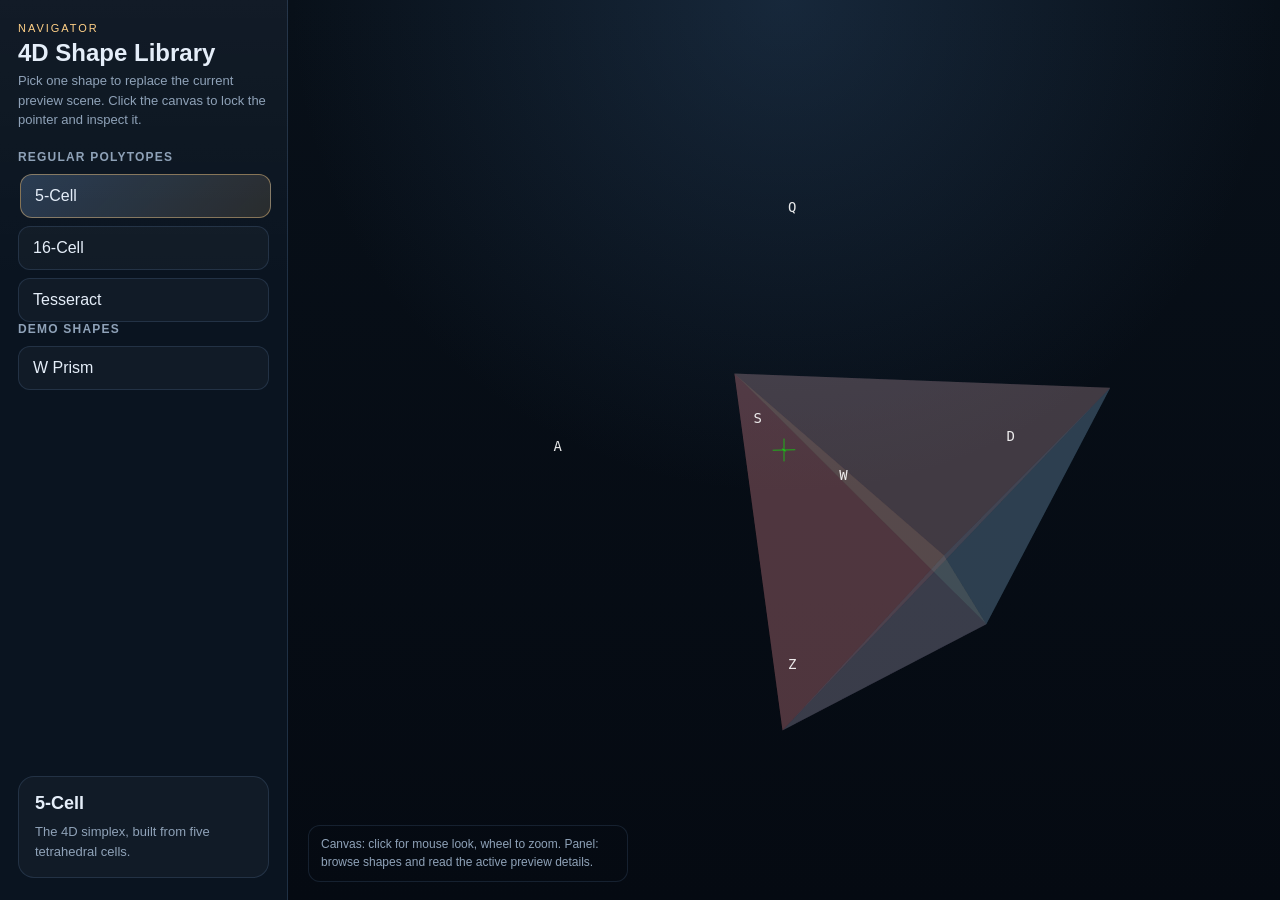
==== commit 3bd93d97: "Shape library + UI selector" ====
--- a/index.html
+++ b/index.html
@@ -1,192 +1,220 @@
-<!DOCTYPE html>
-<!DOCTYPE html>
-<html lang="en">
-<head>
-<meta charset="utf-8" />
-<title>Freaky Simulator — coherent angular occlusion</title>
-<style>
-  body { margin:0; overflow:hidden; }
-  canvas { display:block; background:#111; }
-</style>
-</head>
-<body>
-<canvas id="canvas"></canvas>
-<script src="4drender.js"></script>
-<script>
-
-//import { draw } from './4drender.js';
-
-
-const canvas = document.getElementById("canvas");
-const ctx = canvas.getContext("2d");
-
-
-function resize(){
-  canvas.width = window.innerWidth;
-  canvas.height = window.innerHeight;
-}
-
-
-
-resize(); window.addEventListener("resize", resize);
-
-
-
-
-
-
-
-
-let sceneObj = [];
-
-
-async function loadLevel(level) { 
-  try {
-    const response = await fetch('lvl' + level + '.json');
-    const data = await response.json();
-    sceneObj = data; 
-    return data; 
-  } catch (error) {
-    console.error(error);
-  }
-}
-
-
-canvas.addEventListener("click", () => {
-  canvas.requestPointerLock();
-});
-
-
-
-
-canvas.addEventListener("mousemove", e => {
- //   if (!mouseDown) return;
-    if (!document.pointerLockElement) return;
-    angleY += e.movementX*0.005;
-    angleX += e.movementY*0.005;
-});
-
-
-document.addEventListener("keydown", e => {
-  // Calculate camera direction vectors from angles
-  const forward = {
-    x: -Math.sin(angleY) * Math.cos(angleX),
-    y: -Math.sin(angleX),
-    z: -Math.cos(angleY) * Math.cos(angleX)
-  };
-  
-  const right = {
-    x: -Math.cos(angleY),
-    y: 0,
-    z: Math.sin(angleY)
-  };
-  
-  const up = {
-    x: Math.sin(angleY) * Math.sin(angleX),
-    y: Math.cos(angleX),
-    z: Math.cos(angleY) * Math.sin(angleX)
-  };
-  
-  const baseSpeed = -0.02;
-  const fastSpeed = -0.05;
-  
-  // Forward/backward (W/S)
-  if (e.key === "w") {
-    vx += forward.x * baseSpeed;
-    vy += forward.y * baseSpeed;
-    vz += forward.z * baseSpeed;
-  }
-  if (e.key === "W") {
-    vx += forward.x * fastSpeed;
-    vy += forward.y * fastSpeed;
-    vz += forward.z * fastSpeed;
-  }
-  if (e.key === "s") {
-    vx -= forward.x * baseSpeed;
-    vy -= forward.y * baseSpeed;
-    vz -= forward.z * baseSpeed;
-  }
-  if (e.key === "S") {
-    vx -= forward.x * fastSpeed;
-    vy -= forward.y * fastSpeed;
-    vz -= forward.z * fastSpeed;
-  }
-  
-  // Right/left (D/A)
-  if (e.key === "d") {
-    vx += right.x * baseSpeed;
-    vy += right.y * baseSpeed;
-    vz += right.z * baseSpeed;
-  }
-  if (e.key === "D") {
-    vx += right.x * fastSpeed;
-    vy += right.y * fastSpeed;
-    vz += right.z * fastSpeed;
-  }
-  if (e.key === "a") {
-    vx -= right.x * baseSpeed;
-    vy -= right.y * baseSpeed;
-    vz -= right.z * baseSpeed;
-  }
-  if (e.key === "A") {
-    vx -= right.x * fastSpeed;
-    vy -= right.y * fastSpeed;
-    vz -= right.z * fastSpeed;
-  }
-  
-  // Up/down (Q/Z)
-  if (e.key === "q") {
-    vx += up.x * baseSpeed;
-    vy += up.y * baseSpeed;
-    vz += up.z * baseSpeed;
-  }
-  if (e.key === "Q") {
-    vx += up.x * fastSpeed;
-    vy += up.y * fastSpeed;
-    vz += up.z * fastSpeed;
-  }
-  if (e.key === "z") {
-    vx -= up.x * baseSpeed;
-    vy -= up.y * baseSpeed;
-    vz -= up.z * baseSpeed;
-  }
-  if (e.key === "Z") {
-    vx -= up.x * fastSpeed;
-    vy -= up.y * fastSpeed;
-    vz -= up.z * fastSpeed;
-  }
-});
-
-
-window.addEventListener('wheel', (e) => {
-    zoomdepth -= e.deltaY * 0.001; // adjust zoom speed as needed
-    zoomdepth = Math.max(0.5, zoomdepth); 
-    zoomdepth = Math.min(3, zoomdepth); 
-
-});
-
-
-
-
-///function renderScene(objects) {
-
-//}
-
-     
-
-
-async function run() {
-  await loadLevel(1); // load level 1
-    draw(sceneObj.tets, ctx);
-//    angleX = Math.max(-Math.PI * 0.47, Math.min(Math.PI * 0.47, angleX));
-
-    requestAnimationFrame(run);
-  
-  }
-
-run();
-
-
-</script>
-</body>
-</html>
+<!DOCTYPE html>
+<html lang="en">
+<head>
+<meta charset="utf-8" />
+<meta name="viewport" content="width=device-width, initial-scale=1" />
+<title>4D Renderer</title>
+<style>
+  :root {
+    color-scheme: dark;
+    --bg: #09111a;
+    --panel: rgba(11, 21, 34, 0.92);
+    --panel-border: rgba(143, 192, 255, 0.16);
+    --panel-text: #e5eef9;
+    --panel-muted: #8fa2b8;
+    --accent: #8fc0ff;
+    --accent-strong: #ffd086;
+    --canvas-bg:
+      radial-gradient(circle at top, rgba(54, 90, 130, 0.32), transparent 48%),
+      linear-gradient(180deg, #081019 0%, #050a12 100%);
+  }
+
+  * { box-sizing: border-box; }
+  html, body { height: 100%; }
+  body {
+    margin: 0;
+    font-family: "Segoe UI", sans-serif;
+    background: #050a12;
+    color: var(--panel-text);
+  }
+
+  .app-shell {
+    display: flex;
+    min-height: 100vh;
+  }
+
+  .library-panel {
+    width: 288px;
+    flex: 0 0 288px;
+    display: flex;
+    flex-direction: column;
+    gap: 20px;
+    padding: 22px 18px;
+    background:
+      linear-gradient(180deg, rgba(255, 255, 255, 0.03), transparent 32%),
+      var(--panel);
+    border-right: 1px solid var(--panel-border);
+    overflow-y: auto;
+  }
+
+  .library-header {
+    display: flex;
+    flex-direction: column;
+    gap: 6px;
+  }
+
+  .library-kicker {
+    font-size: 11px;
+    letter-spacing: 0.18em;
+    text-transform: uppercase;
+    color: var(--accent-strong);
+  }
+
+  .library-heading {
+    margin: 0;
+    font-size: 24px;
+    line-height: 1.05;
+  }
+
+  .library-copy {
+    margin: 0;
+    font-size: 13px;
+    line-height: 1.5;
+    color: var(--panel-muted);
+  }
+
+  .library-section {
+    display: flex;
+    flex-direction: column;
+    gap: 10px;
+  }
+
+  .library-section-title {
+    margin: 0;
+    font-size: 12px;
+    letter-spacing: 0.1em;
+    text-transform: uppercase;
+    color: var(--panel-muted);
+  }
+
+  .library-list {
+    display: flex;
+    flex-direction: column;
+    gap: 8px;
+  }
+
+  .library-item {
+    width: 100%;
+    border: 1px solid rgba(143, 192, 255, 0.14);
+    border-radius: 12px;
+    background: rgba(255, 255, 255, 0.03);
+    color: var(--panel-text);
+    padding: 12px 14px;
+    text-align: left;
+    font: inherit;
+    cursor: pointer;
+    transition: background 120ms ease, border-color 120ms ease, transform 120ms ease;
+  }
+
+  .library-item:hover,
+  .library-item:focus-visible {
+    background: rgba(143, 192, 255, 0.12);
+    border-color: rgba(143, 192, 255, 0.36);
+    outline: none;
+  }
+
+  .library-item.is-active {
+    background: linear-gradient(135deg, rgba(143, 192, 255, 0.22), rgba(255, 208, 134, 0.12));
+    border-color: rgba(255, 208, 134, 0.44);
+    transform: translateX(2px);
+  }
+
+  .library-details {
+    margin-top: auto;
+    padding: 16px;
+    border: 1px solid rgba(143, 192, 255, 0.14);
+    border-radius: 16px;
+    background: rgba(255, 255, 255, 0.03);
+  }
+
+  .library-details h2 {
+    margin: 0 0 8px;
+    font-size: 18px;
+  }
+
+  .library-details p {
+    margin: 0;
+    font-size: 13px;
+    line-height: 1.5;
+    color: var(--panel-muted);
+  }
+
+  .viewport {
+    position: relative;
+    flex: 1 1 auto;
+    min-width: 0;
+    min-height: 100vh;
+    background: var(--canvas-bg);
+  }
+
+  canvas {
+    display: block;
+    width: 100%;
+    height: 100%;
+    background: transparent;
+  }
+
+  .viewport-note {
+    position: absolute;
+    left: 20px;
+    bottom: 18px;
+    max-width: 320px;
+    padding: 10px 12px;
+    border-radius: 12px;
+    background: rgba(7, 12, 20, 0.62);
+    border: 1px solid rgba(143, 192, 255, 0.12);
+    font-size: 12px;
+    line-height: 1.45;
+    color: var(--panel-muted);
+    pointer-events: none;
+  }
+
+  @media (max-width: 840px) {
+    .app-shell {
+      flex-direction: column;
+    }
+
+    .library-panel {
+      width: 100%;
+      flex-basis: auto;
+      border-right: 0;
+      border-bottom: 1px solid var(--panel-border);
+      max-height: 42vh;
+    }
+
+    .viewport {
+      min-height: 58vh;
+    }
+  }
+</style>
+</head>
+<body>
+<div class="app-shell">
+  <aside class="library-panel" id="library-panel">
+    <header class="library-header">
+      <span class="library-kicker">Navigator</span>
+      <h1 class="library-heading">4D Shape Library</h1>
+      <p class="library-copy">Pick one shape to replace the current preview scene. Click the canvas to lock the pointer and inspect it.</p>
+    </header>
+    <div data-library-list></div>
+    <section class="library-details">
+      <h2 data-library-title>Shape</h2>
+      <p data-library-description>Select a built-in shape to preview its tetrahedral scene.</p>
+    </section>
+  </aside>
+  <main class="viewport">
+    <canvas id="canvas"></canvas>
+    <div class="viewport-note">Canvas: click for mouse look, wheel to zoom. Panel: browse shapes and read the active preview details.</div>
+  </main>
+</div>
+<script src="js/Camera4D.js"></script>
+<script src="js/Renderer4D.js"></script>
+<script src="js/InputController.js"></script>
+<script src="js/LevelLoader.js"></script>
+<script src="js/ShapeGeometry.js"></script>
+<script src="js/ShapeLibrary.js"></script>
+<script src="js/LibraryPanel.js"></script>
+<script src="js/FourDApp.js"></script>
+<script src="js/main.js"></script>
+</body>
+</html>
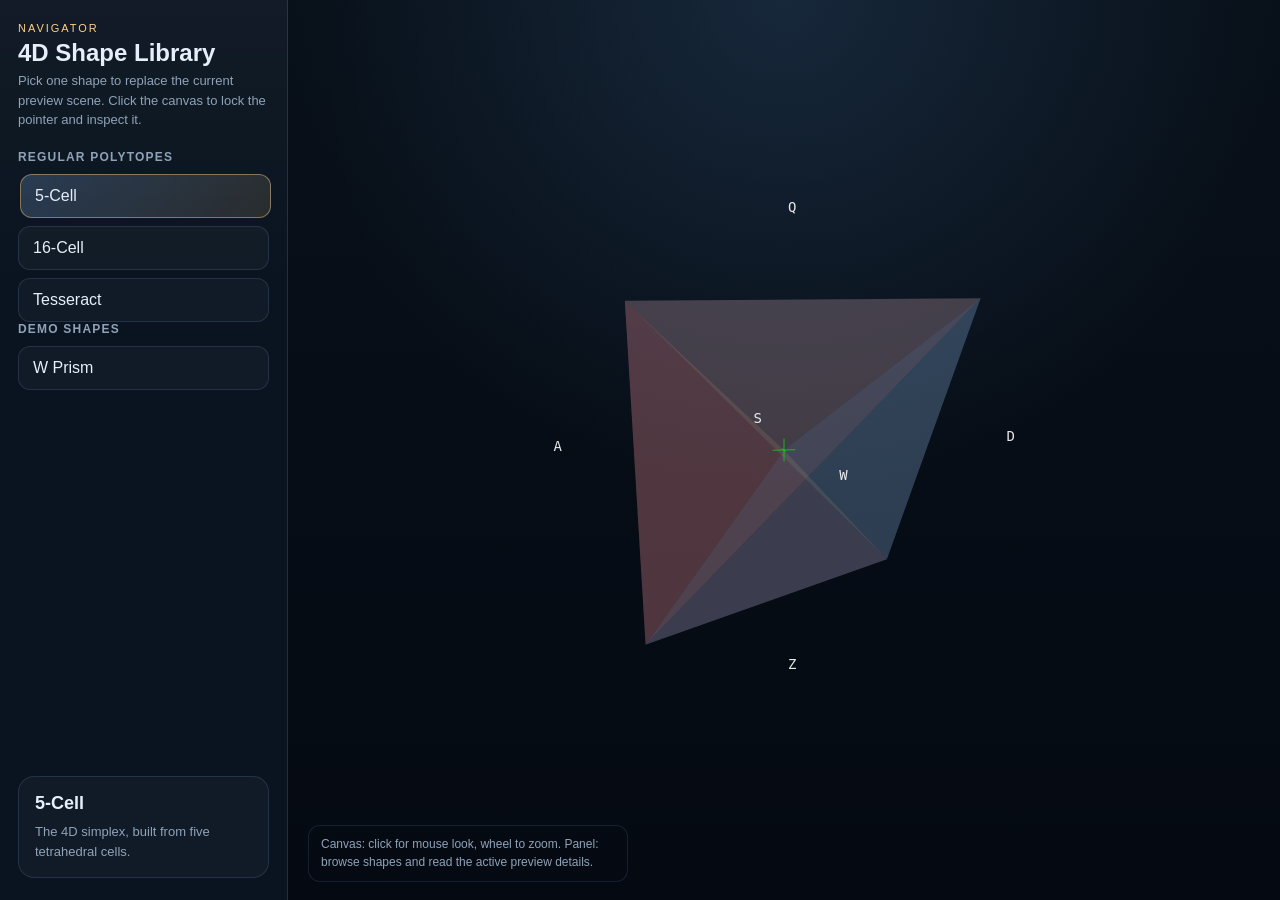
==== commit 4ac4d609: "Moved styles to a separate file" ====
--- a/index.html
+++ b/index.html
@@ -4,189 +4,7 @@
 <meta charset="utf-8" />
 <meta name="viewport" content="width=device-width, initial-scale=1" />
 <title>4D Renderer</title>
-<style>
-  :root {
-    color-scheme: dark;
-    --bg: #09111a;
-    --panel: rgba(11, 21, 34, 0.92);
-    --panel-border: rgba(143, 192, 255, 0.16);
-    --panel-text: #e5eef9;
-    --panel-muted: #8fa2b8;
-    --accent: #8fc0ff;
-    --accent-strong: #ffd086;
-    --canvas-bg:
-      radial-gradient(circle at top, rgba(54, 90, 130, 0.32), transparent 48%),
-      linear-gradient(180deg, #081019 0%, #050a12 100%);
-  }
-
-  * { box-sizing: border-box; }
-  html, body { height: 100%; }
-  body {
-    margin: 0;
-    font-family: "Segoe UI", sans-serif;
-    background: #050a12;
-    color: var(--panel-text);
-  }
-
-  .app-shell {
-    display: flex;
-    min-height: 100vh;
-  }
-
-  .library-panel {
-    width: 288px;
-    flex: 0 0 288px;
-    display: flex;
-    flex-direction: column;
-    gap: 20px;
-    padding: 22px 18px;
-    background:
-      linear-gradient(180deg, rgba(255, 255, 255, 0.03), transparent 32%),
-      var(--panel);
-    border-right: 1px solid var(--panel-border);
-    overflow-y: auto;
-  }
-
-  .library-header {
-    display: flex;
-    flex-direction: column;
-    gap: 6px;
-  }
-
-  .library-kicker {
-    font-size: 11px;
-    letter-spacing: 0.18em;
-    text-transform: uppercase;
-    color: var(--accent-strong);
-  }
-
-  .library-heading {
-    margin: 0;
-    font-size: 24px;
-    line-height: 1.05;
-  }
-
-  .library-copy {
-    margin: 0;
-    font-size: 13px;
-    line-height: 1.5;
-    color: var(--panel-muted);
-  }
-
-  .library-section {
-    display: flex;
-    flex-direction: column;
-    gap: 10px;
-  }
-
-  .library-section-title {
-    margin: 0;
-    font-size: 12px;
-    letter-spacing: 0.1em;
-    text-transform: uppercase;
-    color: var(--panel-muted);
-  }
-
-  .library-list {
-    display: flex;
-    flex-direction: column;
-    gap: 8px;
-  }
-
-  .library-item {
-    width: 100%;
-    border: 1px solid rgba(143, 192, 255, 0.14);
-    border-radius: 12px;
-    background: rgba(255, 255, 255, 0.03);
-    color: var(--panel-text);
-    padding: 12px 14px;
-    text-align: left;
-    font: inherit;
-    cursor: pointer;
-    transition: background 120ms ease, border-color 120ms ease, transform 120ms ease;
-  }
-
-  .library-item:hover,
-  .library-item:focus-visible {
-    background: rgba(143, 192, 255, 0.12);
-    border-color: rgba(143, 192, 255, 0.36);
-    outline: none;
-  }
-
-  .library-item.is-active {
-    background: linear-gradient(135deg, rgba(143, 192, 255, 0.22), rgba(255, 208, 134, 0.12));
-    border-color: rgba(255, 208, 134, 0.44);
-    transform: translateX(2px);
-  }
-
-  .library-details {
-    margin-top: auto;
-    padding: 16px;
-    border: 1px solid rgba(143, 192, 255, 0.14);
-    border-radius: 16px;
-    background: rgba(255, 255, 255, 0.03);
-  }
-
-  .library-details h2 {
-    margin: 0 0 8px;
-    font-size: 18px;
-  }
-
-  .library-details p {
-    margin: 0;
-    font-size: 13px;
-    line-height: 1.5;
-    color: var(--panel-muted);
-  }
-
-  .viewport {
-    position: relative;
-    flex: 1 1 auto;
-    min-width: 0;
-    min-height: 100vh;
-    background: var(--canvas-bg);
-  }
-
-  canvas {
-    display: block;
-    width: 100%;
-    height: 100%;
-    background: transparent;
-  }
-
-  .viewport-note {
-    position: absolute;
-    left: 20px;
-    bottom: 18px;
-    max-width: 320px;
-    padding: 10px 12px;
-    border-radius: 12px;
-    background: rgba(7, 12, 20, 0.62);
-    border: 1px solid rgba(143, 192, 255, 0.12);
-    font-size: 12px;
-    line-height: 1.45;
-    color: var(--panel-muted);
-    pointer-events: none;
-  }
-
-  @media (max-width: 840px) {
-    .app-shell {
-      flex-direction: column;
-    }
-
-    .library-panel {
-      width: 100%;
-      flex-basis: auto;
-      border-right: 0;
-      border-bottom: 1px solid var(--panel-border);
-      max-height: 42vh;
-    }
-
-    .viewport {
-      min-height: 58vh;
-    }
-  }
-</style>
+<link rel="stylesheet" href="css/styles.css" />
 </head>
 <body>
 <div class="app-shell">
--- a/css/styles.css
+++ b/css/styles.css
@@ -0,0 +1,181 @@
+:root {
+  color-scheme: dark;
+  --bg: #09111a;
+  --panel: rgba(11, 21, 34, 0.92);
+  --panel-border: rgba(143, 192, 255, 0.16);
+  --panel-text: #e5eef9;
+  --panel-muted: #8fa2b8;
+  --accent: #8fc0ff;
+  --accent-strong: #ffd086;
+  --canvas-bg:
+    radial-gradient(circle at top, rgba(54, 90, 130, 0.32), transparent 48%),
+    linear-gradient(180deg, #081019 0%, #050a12 100%);
+}
+
+* { box-sizing: border-box; }
+html, body { height: 100%; }
+body {
+  margin: 0;
+  font-family: "Segoe UI", sans-serif;
+  background: #050a12;
+  color: var(--panel-text);
+}
+
+.app-shell {
+  display: flex;
+  min-height: 100vh;
+}
+
+.library-panel {
+  width: 288px;
+  flex: 0 0 288px;
+  display: flex;
+  flex-direction: column;
+  gap: 20px;
+  padding: 22px 18px;
+  background:
+    linear-gradient(180deg, rgba(255, 255, 255, 0.03), transparent 32%),
+    var(--panel);
+  border-right: 1px solid var(--panel-border);
+  overflow-y: auto;
+}
+
+.library-header {
+  display: flex;
+  flex-direction: column;
+  gap: 6px;
+}
+
+.library-kicker {
+  font-size: 11px;
+  letter-spacing: 0.18em;
+  text-transform: uppercase;
+  color: var(--accent-strong);
+}
+
+.library-heading {
+  margin: 0;
+  font-size: 24px;
+  line-height: 1.05;
+}
+
+.library-copy {
+  margin: 0;
+  font-size: 13px;
+  line-height: 1.5;
+  color: var(--panel-muted);
+}
+
+.library-section {
+  display: flex;
+  flex-direction: column;
+  gap: 10px;
+}
+
+.library-section-title {
+  margin: 0;
+  font-size: 12px;
+  letter-spacing: 0.1em;
+  text-transform: uppercase;
+  color: var(--panel-muted);
+}
+
+.library-list {
+  display: flex;
+  flex-direction: column;
+  gap: 8px;
+}
+
+.library-item {
+  width: 100%;
+  border: 1px solid rgba(143, 192, 255, 0.14);
+  border-radius: 12px;
+  background: rgba(255, 255, 255, 0.03);
+  color: var(--panel-text);
+  padding: 12px 14px;
+  text-align: left;
+  font: inherit;
+  cursor: pointer;
+  transition: background 120ms ease, border-color 120ms ease, transform 120ms ease;
+}
+
+.library-item:hover,
+.library-item:focus-visible {
+  background: rgba(143, 192, 255, 0.12);
+  border-color: rgba(143, 192, 255, 0.36);
+  outline: none;
+}
+
+.library-item.is-active {
+  background: linear-gradient(135deg, rgba(143, 192, 255, 0.22), rgba(255, 208, 134, 0.12));
+  border-color: rgba(255, 208, 134, 0.44);
+  transform: translateX(2px);
+}
+
+.library-details {
+  margin-top: auto;
+  padding: 16px;
+  border: 1px solid rgba(143, 192, 255, 0.14);
+  border-radius: 16px;
+  background: rgba(255, 255, 255, 0.03);
+}
+
+.library-details h2 {
+  margin: 0 0 8px;
+  font-size: 18px;
+}
+
+.library-details p {
+  margin: 0;
+  font-size: 13px;
+  line-height: 1.5;
+  color: var(--panel-muted);
+}
+
+.viewport {
+  position: relative;
+  flex: 1 1 auto;
+  min-width: 0;
+  min-height: 100vh;
+  background: var(--canvas-bg);
+}
+
+canvas {
+  display: block;
+  width: 100%;
+  height: 100%;
+  background: transparent;
+}
+
+.viewport-note {
+  position: absolute;
+  left: 20px;
+  bottom: 18px;
+  max-width: 320px;
+  padding: 10px 12px;
+  border-radius: 12px;
+  background: rgba(7, 12, 20, 0.62);
+  border: 1px solid rgba(143, 192, 255, 0.12);
+  font-size: 12px;
+  line-height: 1.45;
+  color: var(--panel-muted);
+  pointer-events: none;
+}
+
+@media (max-width: 840px) {
+  .app-shell {
+    flex-direction: column;
+  }
+
+  .library-panel {
+    width: 100%;
+    flex-basis: auto;
+    border-right: 0;
+    border-bottom: 1px solid var(--panel-border);
+    max-height: 42vh;
+  }
+
+  .viewport {
+    min-height: 58vh;
+  }
+}
